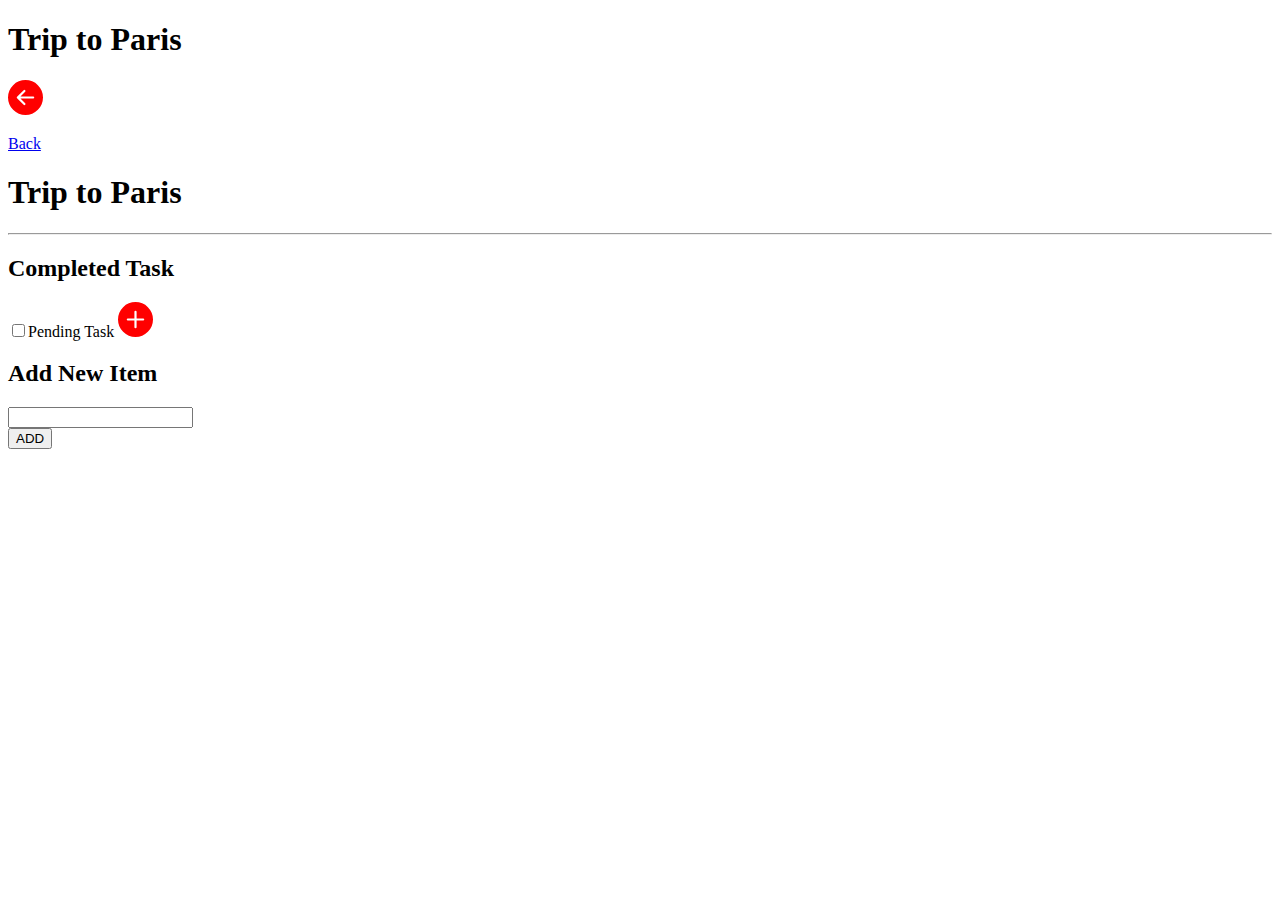
==== list.html @ 62b3f364 "Add files via upload" ====
<!DOCTYPE html>
<html lang="en">

<head>
    <meta charset="UTF-8">
    <meta http-equiv="X-UA-Compatible" content="IE=edge">
    <meta name="viewport" content="width=device-width, initial-scale=1.0">
    <link rel="stylesheet" href="./styles/list.css">
    <title>List</title>
</head>

<body>
    <div class="main-div">
        <div class="upper">
            <h1>Trip to Paris</h1>
            <a href="./index.html">
                <div class="back"><svg xmlns="http://www.w3.org/2000/svg" width="35" height="35" fill="red"
                        class="bi bi-arrow-left-circle-fill" viewBox="0 0 16 16">
                        <path
                            d="M8 0a8 8 0 1 0 0 16A8 8 0 0 0 8 0zm3.5 7.5a.5.5 0 0 1 0 1H5.707l2.147 2.146a.5.5 0 0 1-.708.708l-3-3a.5.5 0 0 1 0-.708l3-3a.5.5 0 1 1 .708.708L5.707 7.5H11.5z" />
                    </svg>
                    <p>Back</p>
                </div>
            </a>
        </div>
        <div class="lower">

            <div class="card">
                <h1>Trip to Paris</h1>
                <hr>
                <h2 class="completed-task">Completed Task</h2>
                <span><input type="checkbox" id="check-task"><label for="check-task">Pending Task</label></span>
                <a href="#overlay"><svg xmlns="http://www.w3.org/2000/svg" width="35" height="35" fill="red"
                        class="bi bi-plus-circle-fill" viewBox="0 0 16 16">
                        <path
                            d="M16 8A8 8 0 1 1 0 8a8 8 0 0 1 16 0zM8.5 4.5a.5.5 0 0 0-1 0v3h-3a.5.5 0 0 0 0 1h3v3a.5.5 0 0 0 1 0v-3h3a.5.5 0 0 0 0-1h-3v-3z" />
                    </svg></a>
            </div>
        </div>
    </div>
    <div class="overlay" id="overlay">
        <div class="popup">
            <div class="new-list">
                <h2>Add New Item</h2>
            </div>
            <div class="input"><input type="text"></div>
            <div class="add-btn"><a href="
    #"><button>ADD</button></a></div>
        </div>
    </div>
</body>

</html>
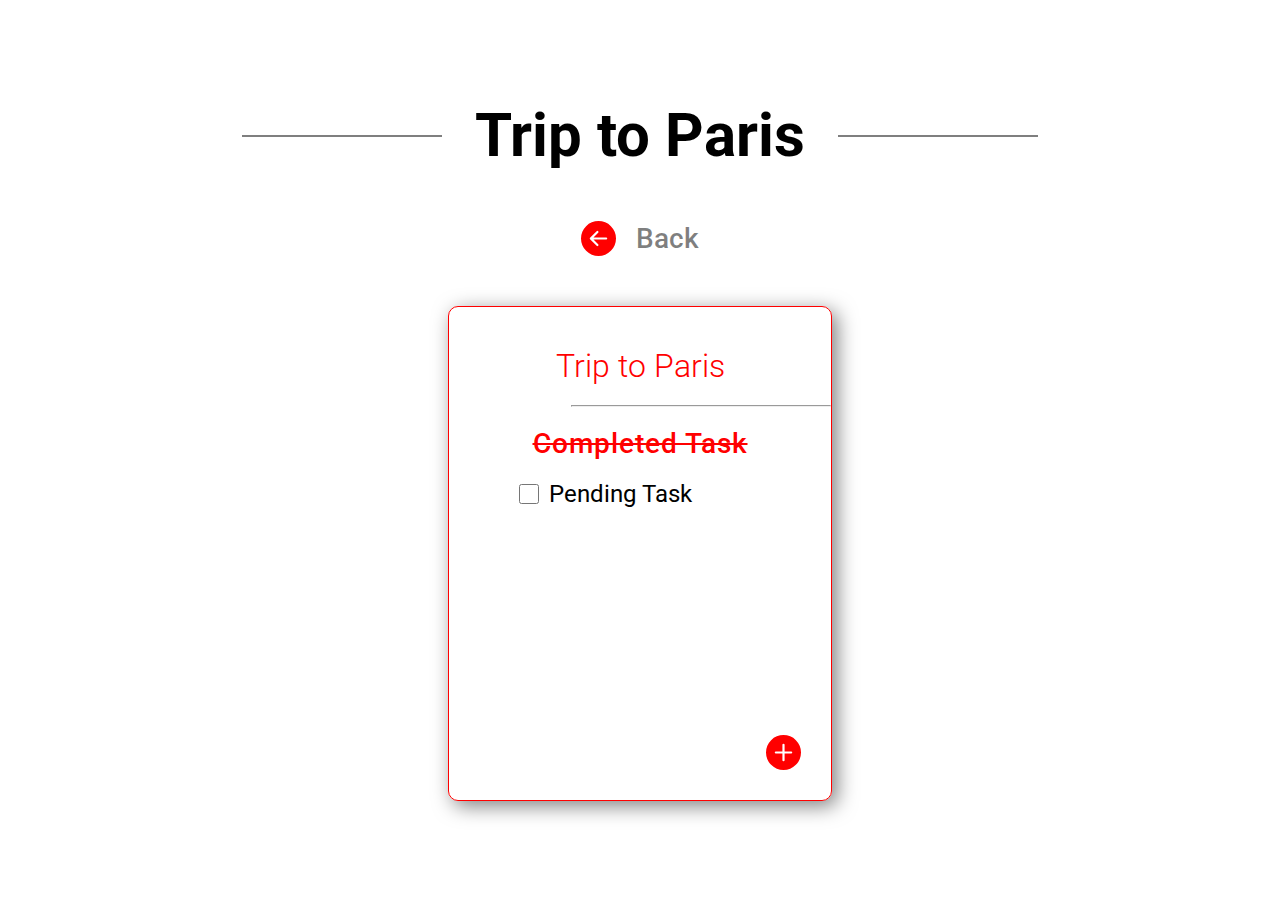
==== commit 26260e49: "Update list.html" ====
--- a/list.html
+++ b/list.html
@@ -5,7 +5,7 @@
     <meta charset="UTF-8">
     <meta http-equiv="X-UA-Compatible" content="IE=edge">
     <meta name="viewport" content="width=device-width, initial-scale=1.0">
-    <link rel="stylesheet" href="./styles/list.css">
+    <link rel="stylesheet" href="./list.css">
     <title>List</title>
 </head>
 
@@ -50,4 +50,4 @@
     </div>
 </body>
 
-</html>+</html>
--- a/list.css
+++ b/list.css
@@ -0,0 +1,272 @@
+@import url("https://fonts.googleapis.com/css2?family=Roboto:wght@100;300;400;500;700&display=swap");
+
+* {
+  margin: 0;
+  padding: 0;
+  box-sizing: border-box;
+  font-family: "Roboto", sans-serif;
+}
+
+body {
+  min-height: 100vh;
+  display: flex;
+  justify-content: center;
+  align-items: center;
+}
+
+.main-div {
+  height: 100vh;
+  width: 60vw;
+  display: flex;
+  justify-content: center;
+  align-items: center;
+  flex-direction: column;
+}
+
+.upper h1 {
+  text-align: center;
+  position: relative;
+  font-size: 60px;
+}
+
+.upper h1::before {
+  position: absolute;
+  content: "";
+  height: 2px;
+  width: 200px;
+  background: rgba(0, 0, 0, 0.5);
+  top: 50%;
+  right: 110%;
+}
+
+.upper h1::after {
+  position: absolute;
+  content: "";
+  height: 2px;
+  width: 200px;
+  background: rgba(0, 0, 0, 0.5);
+  top: 50%;
+  left: 110%;
+}
+
+.lower {
+  text-align: center;
+}
+
+.upper a {
+  text-decoration: none;
+}
+
+.lower svg:nth-last-child(2) {
+  margin-right: 40px;
+}
+
+.lower svg:nth-last-child(1) {
+  position: absolute;
+  bottom: 30px;
+  right: 30px;
+}
+
+.upper .back {
+  font-size: 28px;
+  color: rgba(0, 0, 0, 0.5);
+  font-weight: 500;
+  display: flex;
+  align-items: center;
+  justify-content: center;
+  margin: 50px;
+}
+
+.upper .back p {
+  margin-left: 20px;
+}
+
+.lower button {
+  border: none;
+  background: none;
+  display: flex;
+  justify-content: center;
+  align-items: center;
+  font-size: 24px;
+  color: rgba(0, 0, 0, 0.5);
+  cursor: pointer;
+}
+
+.lower span:nth-child(1) {
+  background: red;
+  border-radius: 50%;
+  color: #fff;
+  margin-right: 15px;
+  height: 35px;
+  width: 35px;
+}
+
+.card {
+  position: relative;
+  height: 55vh;
+  width: 30vw;
+  border: 1px solid red;
+  border-radius: 10px;
+  box-shadow: 5px 5px 20px rgba(0, 0, 0, 0.5);
+  transition: transform 0.5s ease;
+  margin: auto;
+}
+
+.card hr {
+  margin-left: 32%;
+}
+
+.completed-task {
+  color: red;
+  text-decoration-line: line-through;
+  letter-spacing: 1px;
+  font-weight: 500;
+  font-size: 28px;
+  margin: 20px 0px;
+}
+
+.card h1 {
+  color: red;
+  text-align: center;
+  margin: 40px 0px 20px 0px;
+  font-weight: 300;
+}
+
+.card span input {
+  margin: 0px 10px;
+  height: 20px;
+  width: 20px;
+  outline: none;
+}
+
+.card span {
+  display: flex;
+  justify-content: center;
+  align-items: center;
+  margin-left: -80px;
+}
+
+.card span label {
+  font-size: 24px;
+}
+
+.overlay {
+  position: absolute;
+  height: 100vh;
+  width: 100vw;
+  top: 0;
+  right: 0;
+  left: 0;
+  bottom: 0;
+  background: rgba(255, 255, 255, 0.7);
+  backdrop-filter: blur(2px);
+  display: flex;
+  justify-content: center;
+  align-items: center;
+  display: none;
+}
+
+.overlay:target {
+  display: flex;
+}
+
+.popup {
+  height: 300px;
+  width: 450px;
+  border: 1px solid red;
+  border-radius: 8px;
+  background: #fff;
+  box-shadow: 5px 5px 20px rgba(0, 0, 0, 0.5);
+  display: flex;
+  justify-content: center;
+  align-items: center;
+  flex-direction: column;
+}
+
+.popup .new-list {
+  color: red;
+}
+
+.popup .input {
+  width: 80%;
+}
+
+.popup .input input {
+  padding: 15px 10px;
+  border: 1px solid red;
+  width: 100%;
+  border-radius: 8px;
+  box-shadow: 2px 2px 5px rgba(0, 0, 0, 0.5);
+  margin: 30px 0px;
+  outline: none;
+}
+
+.popup button {
+  background: red;
+  padding: 10px 40px;
+  border-radius: 25px;
+  border: none;
+  outline: none;
+  color: #fff;
+  font-size: 20px;
+  cursor: pointer;
+}
+
+/*````````````````` Media Queries ````````````````````````*/
+
+@media screen and (min-width: 240px) and (max-width: 800px) {
+  .main-div {
+    height: 90vh;
+    width: 80vw;
+  }
+
+  .upper {
+    display: flex;
+    justify-content: center;
+    align-items: center;
+    flex-direction: row-reverse;
+    margin-bottom: 50px;
+  }
+
+  .upper h1 {
+    font-size: 38px;
+  }
+  .upper h1::before {
+    display: none;
+  }
+
+  .upper h1::after {
+    display: none;
+  }
+
+  .upper p {
+    display: none;
+  }
+
+  .upper .back {
+    margin: 0;
+    margin-right: 20px;
+  }
+
+  .lower {
+    width: 100%;
+  }
+
+  .card {
+    width: 100%;
+  }
+
+  .popup {
+    width: 90vw;
+    height: max-content;
+  }
+
+  .popup .new-list h2 {
+    display: block;
+    margin-top: 20px;
+  }
+
+  .popup .add-btn button {
+    margin-bottom: 20px;
+  }
+}
